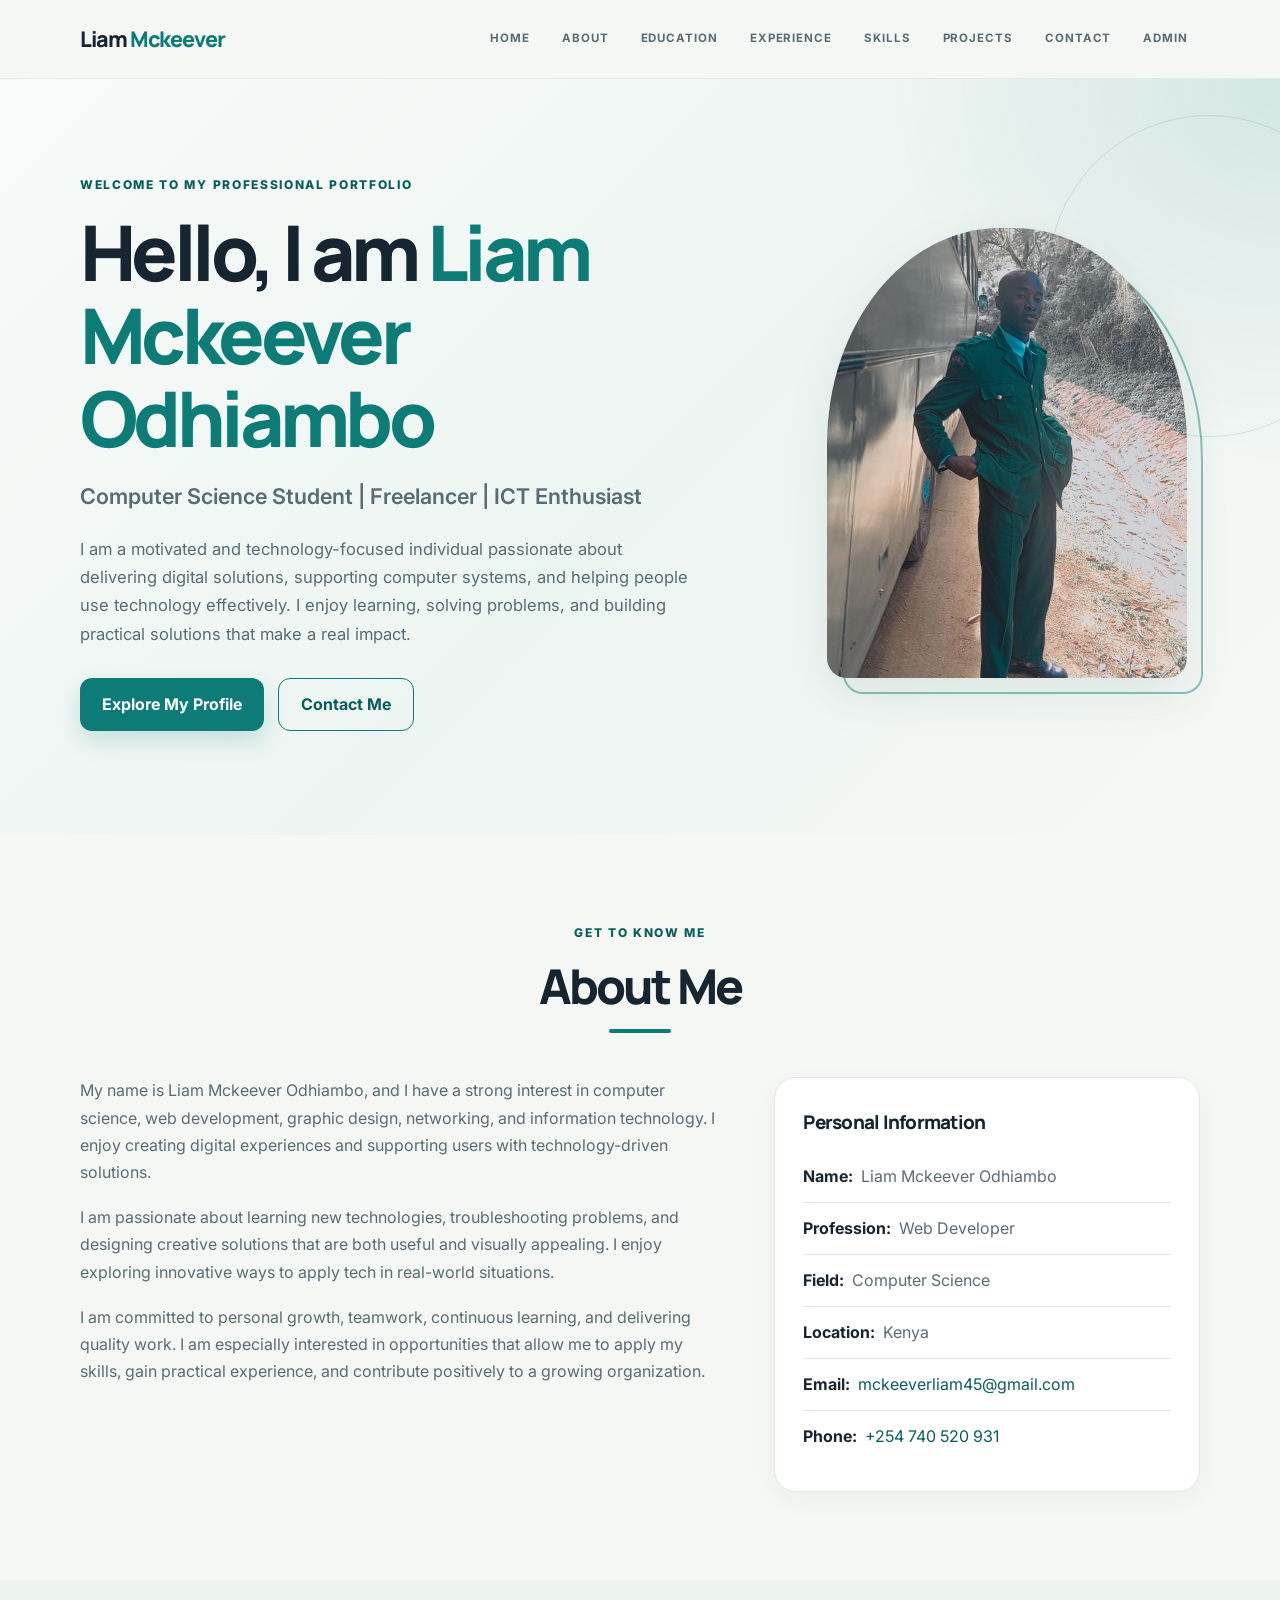
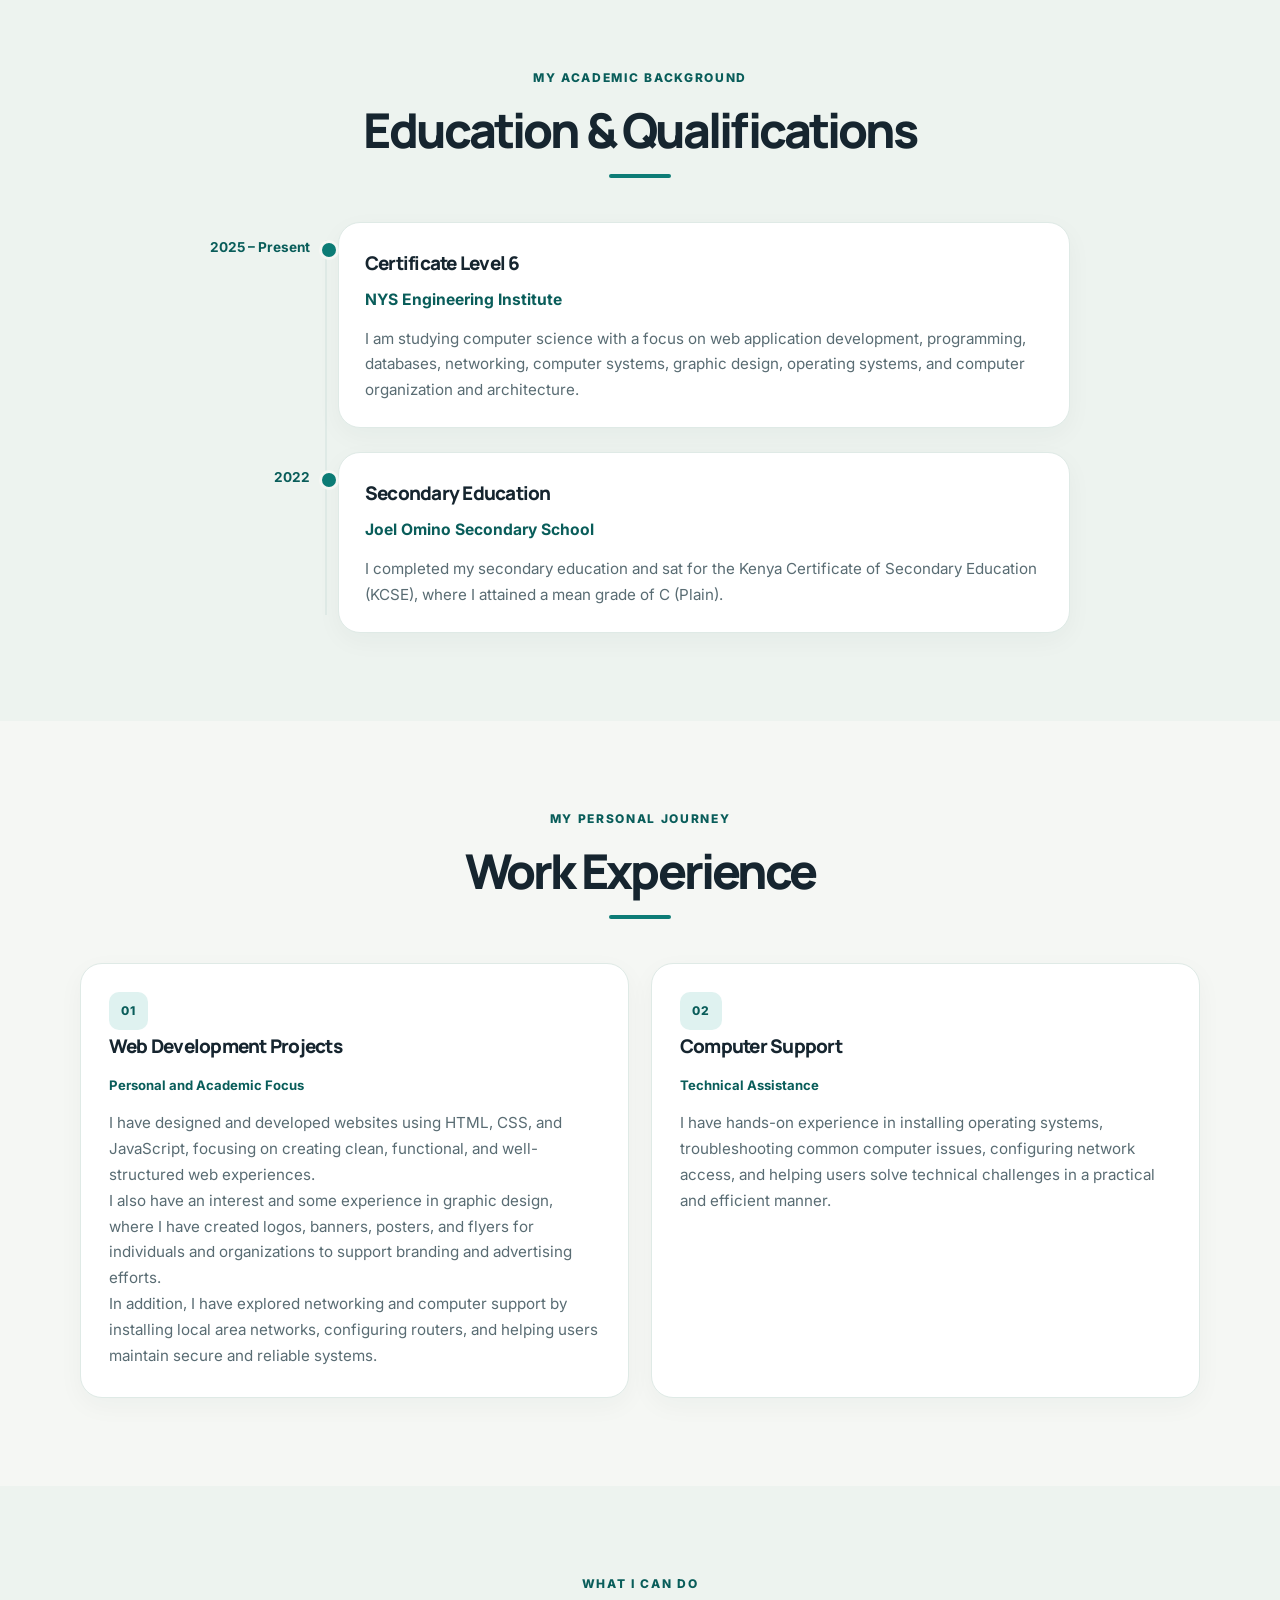
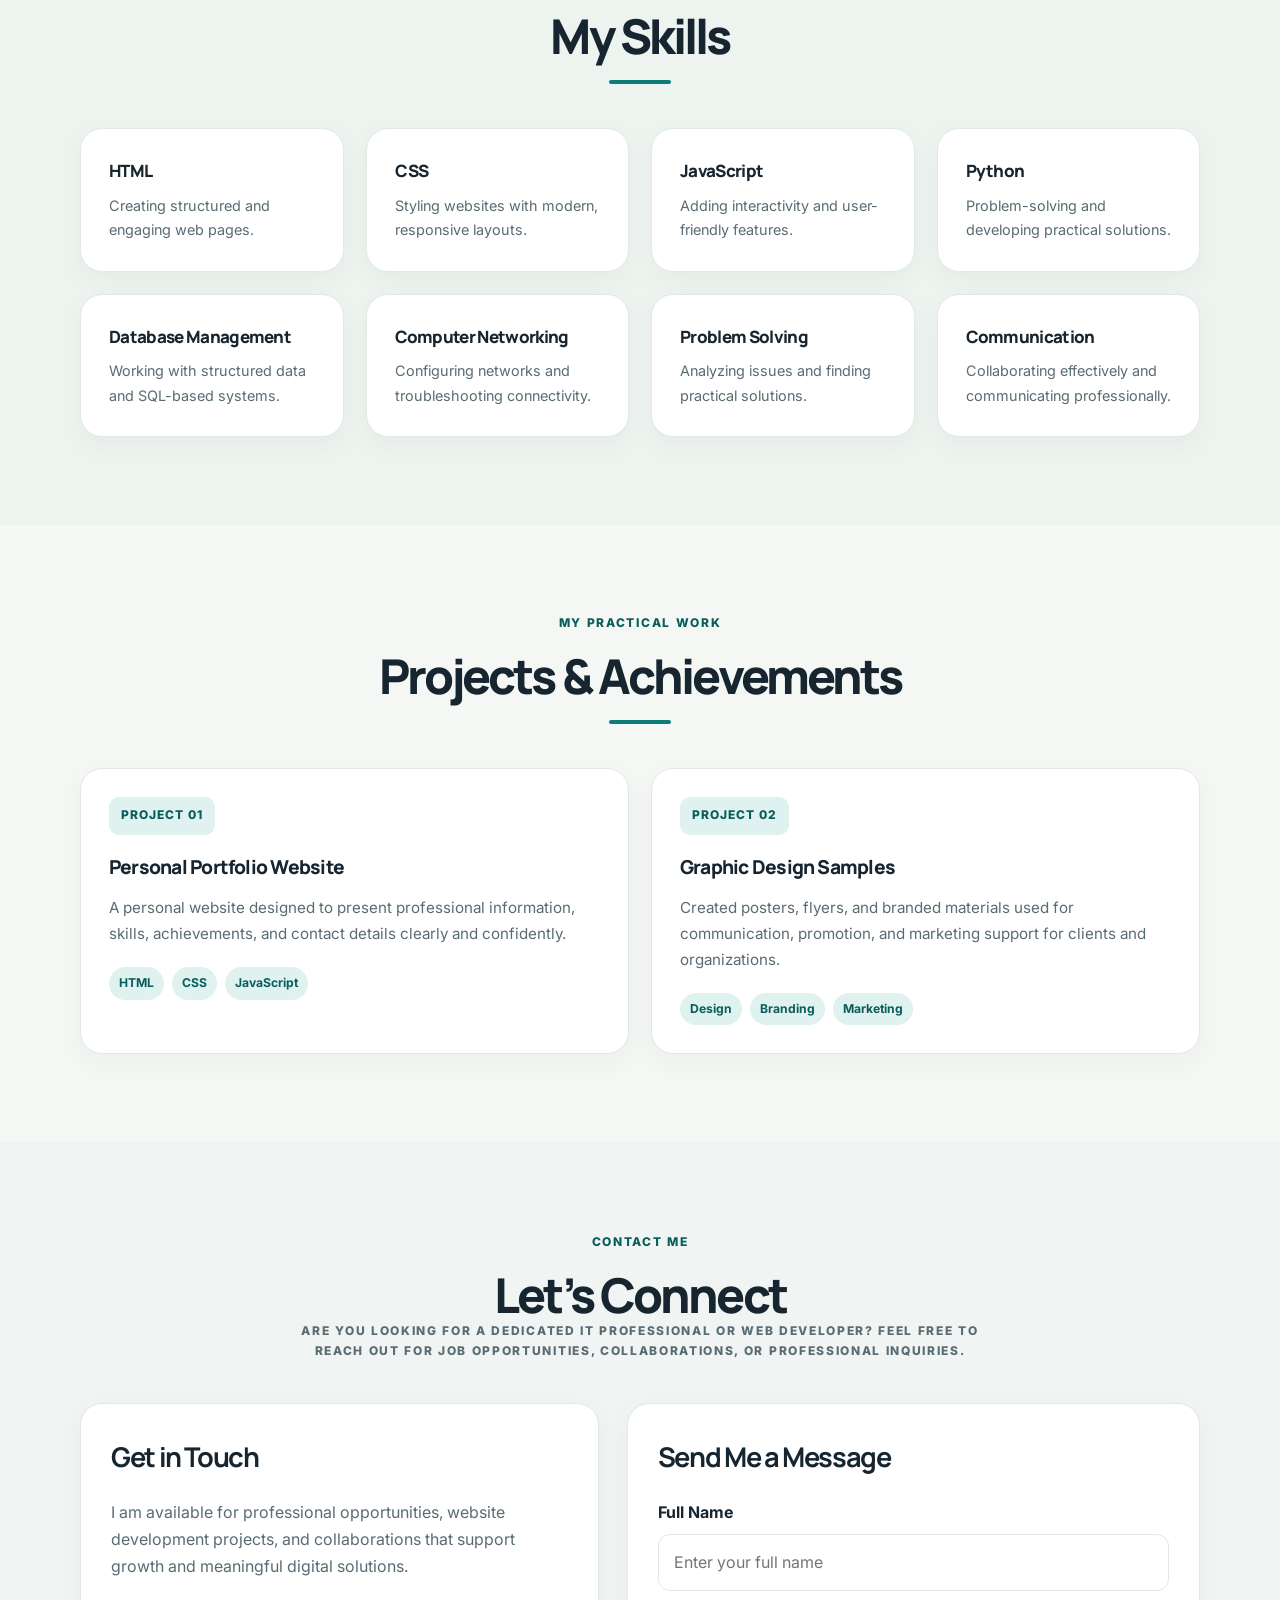
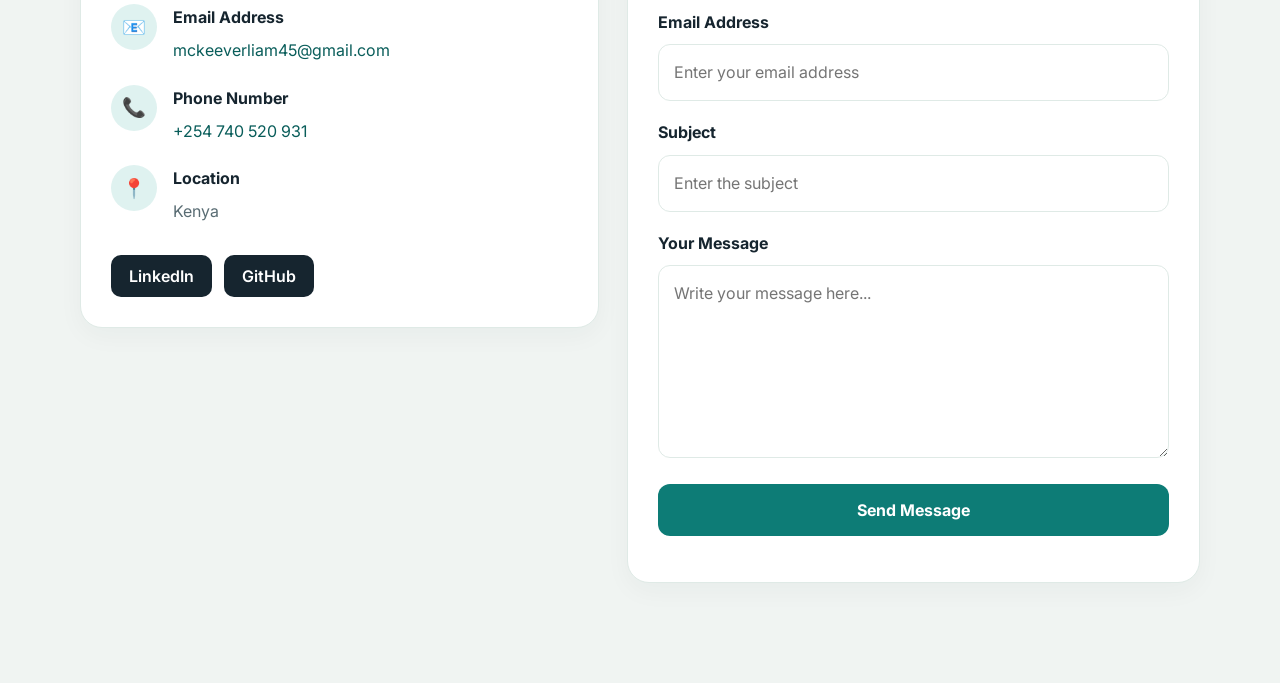
==== liamPortfoloo/index/index.html @ 17397f66 "Add files via upload" ====
<!DOCTYPE html>
<html lang="en">
  <head>
    <meta charset="UTF-8" />
    <meta name="viewport" content="width=device-width, initial-scale=1.0" />
    <meta
      name="description"
      content="Professional portfolio for Liam Mckeever Odhiambo, showcasing experience, education, skills, projects, and contact information."
    />
    <title>Liam Mckeever Odhiambo | Professional Portfolio</title>
    <link rel="preconnect" href="https://fonts.googleapis.com" />
    <link rel="preconnect" href="https://fonts.gstatic.com" crossorigin />
    <link href="https://fonts.googleapis.com/css2?family=Manrope:wght@400;500;600;700;800&family=Inter:wght@400;500;600;700;800&display=swap" rel="stylesheet" />
    <link rel="stylesheet" href="styles.css" />
  </head>
  <body>
    <header class="header">
      <div class="container nav-container">
        <a href="#home" class="logo">Liam <span>Mckeever</span></a>

        <nav aria-label="Main navigation">
          <ul class="nav-links">
            <li><a href="#home">Home</a></li>
            <li><a href="#about">About</a></li>
            <li><a href="#education">Education</a></li>
            <li><a href="#experience">Experience</a></li>
            <li><a href="#skills">Skills</a></li>
            <li><a href="#projects">Projects</a></li>
            <li><a href="#contact">Contact</a></li>
            <li><a href="admin.html">Admin</a></li>
          </ul>
        </nav>
      </div>
    </header>

    <main>
      <section id="home" class="hero">
        <div class="container hero-content">
          <div class="hero-text">
            <p class="eyebrow">Welcome to my professional portfolio</p>
            <h1>Hello, I am <span>Liam Mckeever Odhiambo</span></h1>
            <h2>Computer Science Student | Freelancer | ICT Enthusiast</h2>

            <p class="lead">
              I am a motivated and technology-focused individual passionate about
              delivering digital solutions, supporting computer systems, and helping
              people use technology effectively. I enjoy learning, solving problems,
              and building practical solutions that make a real impact.
            </p>

            <div class="hero-buttons">
              <a href="#about" class="btn btn-primary">Explore My Profile</a>
              <a href="#contact" class="btn btn-secondary">Contact Me</a>
            </div>
          </div>

          <div class="hero-image-wrap">
            <div class="hero-image">
              <img src="../images/professional.jpg" alt="Portrait of Liam Mckeever Odhiambo" />
            </div>
          </div>
        </div>
      </section>

      <section id="about" class="section">
        <div class="container">
          <div class="section-heading">
            <p class="eyebrow">Get to know me</p>
            <h2>About Me</h2>
            <div class="underline"></div>
          </div>

          <div class="about-content">
            <div class="about-text">
              <p>
                My name is Liam Mckeever Odhiambo, and I have a strong interest in
                computer science, web development, graphic design, networking, and
                information technology. I enjoy creating digital experiences and
                supporting users with technology-driven solutions.
              </p>

              <p>
                I am passionate about learning new technologies, troubleshooting
                problems, and designing creative solutions that are both useful and
                visually appealing. I enjoy exploring innovative ways to apply tech
                in real-world situations.
              </p>

              <p>
                I am committed to personal growth, teamwork, continuous learning,
                and delivering quality work. I am especially interested in
                opportunities that allow me to apply my skills, gain practical
                experience, and contribute positively to a growing organization.
              </p>
            </div>

            <div class="personal-details">
              <h3>Personal Information</h3>

              <p><strong>Name:</strong> Liam Mckeever Odhiambo</p>
              <p><strong>Profession:</strong> Web Developer</p>
              <p><strong>Field:</strong> Computer Science</p>
              <p><strong>Location:</strong> Kenya</p>
              <p>
                <strong>Email:</strong>
                <a href="mailto:mckeeverliam45@gmail.com">mckeeverliam45@gmail.com</a>
              </p>
              <p>
                <strong>Phone:</strong>
                <a href="tel:+254740520931">+254 740 520 931</a>
              </p>
            </div>
          </div>
        </div>
      </section>

      <section id="education" class="section section-alt">
        <div class="container">
          <div class="section-heading">
            <p class="eyebrow">My academic background</p>
            <h2>Education &amp; Qualifications</h2>
            <div class="underline"></div>
          </div>

          <div class="timeline">
            <div class="timeline-item">
              <div class="timeline-date">2025 – Present</div>

              <div class="timeline-content">
                <h3>Certificate Level 6</h3>
                <h4>NYS Engineering Institute</h4>
                <p>
                  I am studying computer science with a focus on web application
                  development, programming, databases, networking, computer systems,
                  graphic design, operating systems, and computer organization and
                  architecture.
                </p>
              </div>
            </div>

            <div class="timeline-item">
              <div class="timeline-date">2022</div>

              <div class="timeline-content">
                <h3>Secondary Education</h3>
                <h4>Joel Omino Secondary School</h4>
                <p>
                  I completed my secondary education and sat for the Kenya
                  Certificate of Secondary Education (KCSE), where I attained a mean
                  grade of C (Plain).
                </p>
              </div>
            </div>
          </div>
        </div>
      </section>

      <section id="experience" class="section">
        <div class="container">
          <div class="section-heading">
            <p class="eyebrow">My personal journey</p>
            <h2>Work Experience</h2>
            <div class="underline"></div>
          </div>

          <div class="experience-grid">
            <article class="card">
              <div class="card-icon">01</div>
              <h3>Web Development Projects</h3>
              <p class="date">Personal and Academic Focus</p>
              <p>
                I have designed and developed websites using HTML, CSS, and
                JavaScript, focusing on creating clean, functional, and well-structured
                web experiences.
              </p>
              <p>
                I also have an interest and some experience in graphic design, where I
                have created logos, banners, posters, and flyers for individuals and
                organizations to support branding and advertising efforts.
              </p>
              <p>
                In addition, I have explored networking and computer support by
                installing local area networks, configuring routers, and helping users
                maintain secure and reliable systems.
              </p>
            </article>

            <article class="card">
              <div class="card-icon">02</div>
              <h3>Computer Support</h3>
              <p class="date">Technical Assistance</p>
              <p>
                I have hands-on experience in installing operating systems,
                troubleshooting common computer issues, configuring network access,
                and helping users solve technical challenges in a practical and
                efficient manner.
              </p>
            </article>
          </div>
        </div>
      </section>

      <section id="skills" class="section section-alt">
        <div class="container">
          <div class="section-heading">
            <p class="eyebrow">What I can do</p>
            <h2>My Skills</h2>
            <div class="underline"></div>
          </div>

          <div class="skills-grid">
            <div class="skill-box">
              <h3>HTML</h3>
              <p>Creating structured and engaging web pages.</p>
            </div>

            <div class="skill-box">
              <h3>CSS</h3>
              <p>Styling websites with modern, responsive layouts.</p>
            </div>

            <div class="skill-box">
              <h3>JavaScript</h3>
              <p>Adding interactivity and user-friendly features.</p>
            </div>

            <div class="skill-box">
              <h3>Python</h3>
              <p>Problem-solving and developing practical solutions.</p>
            </div>

            <div class="skill-box">
              <h3>Database Management</h3>
              <p>Working with structured data and SQL-based systems.</p>
            </div>

            <div class="skill-box">
              <h3>Computer Networking</h3>
              <p>Configuring networks and troubleshooting connectivity.</p>
            </div>

            <div class="skill-box">
              <h3>Problem Solving</h3>
              <p>Analyzing issues and finding practical solutions.</p>
            </div>

            <div class="skill-box">
              <h3>Communication</h3>
              <p>Collaborating effectively and communicating professionally.</p>
            </div>
          </div>
        </div>
      </section>

      <section id="projects" class="section">
        <div class="container">
          <div class="section-heading">
            <p class="eyebrow">My practical work</p>
            <h2>Projects &amp; Achievements</h2>
            <div class="underline"></div>
          </div>

          <div class="projects-grid">
            <article class="project-card">
              <div class="project-number">Project 01</div>
              <h3>Personal Portfolio Website</h3>
              <p>
                A personal website designed to present professional information,
                skills, achievements, and contact details clearly and confidently.
              </p>
              <div class="tags">
                <span>HTML</span>
                <span>CSS</span>
                <span>JavaScript</span>
              </div>
            </article>

            <article class="project-card">
              <div class="project-number">Project 02</div>
              <h3>Graphic Design Samples</h3>
              <p>
                Created posters, flyers, and branded materials used for communication,
                promotion, and marketing support for clients and organizations.
              </p>
              <div class="tags">
                <span>Design</span>
                <span>Branding</span>
                <span>Marketing</span>
              </div>
            </article>
          </div>
        </div>
      </section>
    </main>

    <section id="contact" class="contact-section">
      <div class="container contact-container">
        <div class="section-heading contact-heading">
          <p class="eyebrow">Contact me</p>
          <h2>Let’s Connect</h2>
          <p>
            Are you looking for a dedicated IT professional or web developer? Feel
            free to reach out for job opportunities, collaborations, or professional
            inquiries.
          </p>
        </div>

        <div class="contact-content">
          <div class="contact-info">
            <h3>Get in Touch</h3>
            <p>
              I am available for professional opportunities, website development
              projects, and collaborations that support growth and meaningful
              digital solutions.
            </p>

            <div class="contact-item">
              <span class="contact-icon">📧</span>
              <div>
                <h4>Email Address</h4>
                <p>
                  <a href="mailto:mckeeverliam45@gmail.com">mckeeverliam45@gmail.com</a>
                </p>
              </div>
            </div>

            <div class="contact-item">
              <span class="contact-icon">📞</span>
              <div>
                <h4>Phone Number</h4>
                <p>
                  <a href="tel:+254740520931">+254 740 520 931</a>
                </p>
              </div>
            </div>

            <div class="contact-item">
              <span class="contact-icon">📍</span>
              <div>
                <h4>Location</h4>
                <p>Kenya</p>
              </div>
            </div>

            <div class="social-links">
              <a href="https://www.linkedin.com/" target="_blank" rel="noopener noreferrer">LinkedIn</a>
              <a href="https://github.com/" target="_blank" rel="noopener noreferrer">GitHub</a>
            </div>
          </div>

          <div class="contact-form-container">
            <h3>Send Me a Message</h3>

            <form id="contactForm">
              <div class="form-group">
                <label for="name">Full Name</label>
                <input type="text" id="name" name="name" placeholder="Enter your full name" required />
              </div>

              <div class="form-group">
                <label for="email">Email Address</label>
                <input type="email" id="email" name="email" placeholder="Enter your email address" required />
              </div>

              <div class="form-group">
                <label for="subject">Subject</label>
                <input type="text" id="subject" name="subject" placeholder="Enter the subject" required />
              </div>

              <div class="form-group">
                <label for="message">Your Message</label>
                <textarea id="message" name="message" rows="6" placeholder="Write your message here..." required></textarea>
              </div>

              <button type="submit" class="contact-btn">Send Message</button>
              <p id="formStatus" role="status" aria-live="polite"></p>
            </form>
          </div>
        </div>
      </div>
    </section>
  </body>
</html>
---- liamPortfoloo/index/styles.css ----
:root {
  --bg: #f5f7f4;
  --bg-soft: #eef4f0;
  --surface: #ffffff;
  --surface-strong: #eaf5f3;
  --text: #16252f;
  --muted: #596c73;
  --accent: #0d7c76;
  --accent-dark: #095d5a;
  --accent-soft: #dff2f0;
  --line: #dfeae6;
  --shadow: 0 18px 48px rgba(15, 55, 55, 0.09);
  --radius: 22px;
}

* {
  box-sizing: border-box;
}

html {
  scroll-behavior: smooth;
  scroll-padding-top: 96px;
}

body {
  margin: 0;
  background: var(--bg);
  color: var(--text);
  font-family: "Inter", Arial, sans-serif;
  line-height: 1.7;
  -webkit-font-smoothing: antialiased;
  text-rendering: optimizeLegibility;
}

img {
  display: block;
  max-width: 100%;
}

a {
  color: var(--accent-dark);
  text-decoration: none;
}

a:hover {
  color: var(--accent);
}

button,
input,
textarea {
  font: inherit;
}

.container {
  width: min(1120px, calc(100% - 48px));
  margin-inline: auto;
}

.header {
  position: sticky;
  top: 0;
  z-index: 20;
  background: rgba(245, 247, 244, 0.9);
  backdrop-filter: blur(12px);
  border-bottom: 1px solid rgba(223, 234, 230, 0.9);
}

.nav-container {
  min-height: 78px;
  display: flex;
  align-items: center;
  justify-content: space-between;
  gap: 24px;
}

.logo {
  color: var(--text);
  font-family: "Manrope", Arial, sans-serif;
  font-size: 1.35rem;
  font-weight: 800;
  letter-spacing: -0.05em;
}

.logo span {
  color: var(--accent);
}

.nav-links {
  display: flex;
  flex-wrap: wrap;
  justify-content: flex-end;
  gap: 8px;
  margin: 0;
  padding: 0;
  list-style: none;
}

.nav-links a {
  display: block;
  padding: 9px 12px;
  border-radius: 10px;
  color: var(--muted);
  font-size: 0.72rem;
  font-weight: 700;
  letter-spacing: 0.08em;
  text-transform: uppercase;
  transition: background-color 180ms ease, color 180ms ease, transform 180ms ease;
}

.nav-links a:hover,
.nav-links a:focus-visible {
  background: var(--accent-soft);
  color: var(--accent-dark);
  transform: translateY(-1px);
}

.hero {
  position: relative;
  overflow: hidden;
  padding: 96px 0 104px;
  background:
    radial-gradient(circle at top right, rgba(13, 124, 118, 0.12), transparent 26%),
    linear-gradient(135deg, #f7faf8 0%, #edf5f2 52%, #f5f8f5 100%);
}

.hero::before {
  content: "";
  position: absolute;
  right: -90px;
  top: 36px;
  width: 320px;
  height: 320px;
  border: 1px solid rgba(13, 124, 118, 0.15);
  border-radius: 50%;
}

.hero-content {
  position: relative;
  display: grid;
  grid-template-columns: minmax(0, 1.25fr) minmax(260px, 0.75fr);
  align-items: center;
  gap: clamp(40px, 7vw, 100px);
}

.hero-text {
  max-width: 680px;
}

.eyebrow,
.section-label,
.section-heading > p {
  margin: 0 0 16px;
  color: var(--accent-dark);
  font-size: 0.75rem;
  font-weight: 800;
  letter-spacing: 0.14em;
  text-transform: uppercase;
}

.hero h1,
.section-heading h2 {
  margin: 0;
  font-family: "Manrope", Arial, sans-serif;
  font-weight: 800;
  letter-spacing: -0.06em;
  line-height: 1.08;
}

.hero h1 {
  font-size: clamp(2.7rem, 6vw, 4.9rem);
  max-width: 700px;
}

.hero h1 span {
  color: var(--accent);
}

.hero h2 {
  margin: 18px 0 20px;
  color: var(--muted);
  font-size: clamp(1rem, 2vw, 1.35rem);
  font-weight: 600;
}

.lead {
  max-width: 620px;
  margin: 0;
  color: var(--muted);
  font-size: 1.04rem;
}

.hero-buttons {
  display: flex;
  flex-wrap: wrap;
  gap: 14px;
  margin-top: 30px;
}

.btn {
  display: inline-flex;
  align-items: center;
  justify-content: center;
  min-height: 50px;
  padding: 12px 22px;
  border-radius: 12px;
  font-weight: 700;
  transition: transform 180ms ease, box-shadow 180ms ease, background-color 180ms ease;
}

.btn:hover {
  transform: translateY(-2px);
}

.btn-primary {
  background: var(--accent);
  color: #fff;
  box-shadow: 0 10px 24px rgba(13, 124, 118, 0.18);
}

.btn-primary:hover {
  background: var(--accent-dark);
  color: #fff;
}

.btn-secondary {
  background: transparent;
  border: 1px solid var(--accent);
  color: var(--accent-dark);
}

.btn-secondary:hover {
  background: var(--accent-soft);
}

.hero-image-wrap {
  display: flex;
  justify-content: center;
}

.hero-image {
  position: relative;
  width: min(100%, 360px);
}

.hero-image::before {
  content: "";
  position: absolute;
  inset: 16px -16px -16px 16px;
  border: 2px solid rgba(13, 124, 118, 0.45);
  border-radius: 48% 48% 20px 20px;
}

.hero-image img {
  position: relative;
  z-index: 1;
  width: 100%;
  aspect-ratio: 4 / 5;
  border-radius: 48% 48% 20px 20px;
  object-fit: cover;
  background: #dfece8;
  box-shadow: var(--shadow);
}

.section {
  padding: 88px 0;
}

.section-alt {
  background: #edf3ef;
}

.section-heading {
  max-width: 720px;
  margin: 0 auto 44px;
  text-align: center;
}

.section-heading h2 {
  font-size: clamp(2rem, 4vw, 3rem);
}

.underline {
  width: 62px;
  height: 4px;
  margin: 18px auto 0;
  border-radius: 999px;
  background: var(--accent);
}

.about-content {
  display: grid;
  grid-template-columns: minmax(0, 1.2fr) minmax(260px, 0.8fr);
  gap: 56px;
  align-items: start;
}

.about-text p {
  margin: 0 0 18px;
  color: var(--muted);
}

.personal-details,
.card,
.skill-box,
.project-card,
.timeline-content {
  background: var(--surface);
  border: 1px solid var(--line);
  border-radius: var(--radius);
  box-shadow: 0 8px 26px rgba(15, 55, 55, 0.04);
}

.personal-details {
  padding: 28px;
}

.personal-details h3,
.card h3,
.skill-box h3,
.project-card h3,
.timeline-content h3 {
  margin: 0 0 12px;
  color: var(--text);
  font-family: "Manrope", Arial, sans-serif;
  font-size: 1.18rem;
  font-weight: 800;
  letter-spacing: -0.04em;
}

.personal-details p {
  display: flex;
  flex-wrap: wrap;
  gap: 8px;
  margin: 0;
  padding: 12px 0;
  border-bottom: 1px solid var(--line);
  color: var(--muted);
}

.personal-details p:last-child {
  border-bottom: 0;
}

.personal-details strong {
  color: var(--text);
}

.timeline {
  position: relative;
  display: grid;
  gap: 24px;
  max-width: 860px;
  margin-inline: auto;
}

.timeline::before {
  content: "";
  position: absolute;
  top: 18px;
  bottom: 18px;
  left: 115px;
  width: 2px;
  background: var(--line);
}

.timeline-item {
  position: relative;
  display: grid;
  grid-template-columns: 100px minmax(0, 1fr);
  gap: 28px;
  align-items: start;
}

.timeline-item::before {
  content: "";
  position: absolute;
  top: 18px;
  left: 109px;
  width: 14px;
  height: 14px;
  border: 3px solid var(--bg);
  border-radius: 50%;
  background: var(--accent);
}

.timeline-date {
  padding-top: 14px;
  color: var(--accent-dark);
  font-size: 0.85rem;
  font-weight: 700;
  text-align: right;
}

.timeline-content {
  padding: 24px 26px;
}

.timeline-content h4 {
  margin: -4px 0 12px;
  color: var(--accent-dark);
  font-size: 0.98rem;
  font-weight: 700;
}

.timeline-content p,
.card > p:not(.date),
.project-card > p {
  margin: 0;
  color: var(--muted);
  font-size: 0.95rem;
}

.experience-grid,
.skills-grid,
.projects-grid {
  display: grid;
  grid-template-columns: repeat(2, minmax(0, 1fr));
  gap: 22px;
}

.card,
.project-card,
.skill-box {
  padding: 28px;
  transition: transform 180ms ease, box-shadow 180ms ease;
}

.card:hover,
.skill-box:hover,
.project-card:hover {
  transform: translateY(-4px);
  box-shadow: var(--shadow);
}

.card-icon,
.project-number {
  display: inline-flex;
  min-height: 38px;
  align-items: center;
  padding: 6px 12px;
  border-radius: 10px;
  background: var(--accent-soft);
  color: var(--accent-dark);
  font-size: 0.75rem;
  font-weight: 800;
  letter-spacing: 0.08em;
  text-transform: uppercase;
}

.card .date {
  margin: 12px 0 14px;
  color: var(--accent-dark);
  font-size: 0.82rem;
  font-weight: 700;
}

.card p + p {
  margin-top: 16px;
}

.skills-grid {
  grid-template-columns: repeat(4, minmax(0, 1fr));
}

.skill-box h3 {
  margin-bottom: 8px;
  font-size: 1.06rem;
}

.skill-box p {
  margin: 0;
  color: var(--muted);
  font-size: 0.9rem;
}

.project-card h3 {
  margin-top: 16px;
  font-size: 1.2rem;
}

.tags {
  display: flex;
  flex-wrap: wrap;
  gap: 8px;
  margin-top: 20px;
}

.tags span {
  display: inline-flex;
  align-items: center;
  padding: 6px 10px;
  border-radius: 999px;
  background: var(--accent-soft);
  color: var(--accent-dark);
  font-size: 0.76rem;
  font-weight: 700;
}

.contact-section {
  padding: 90px 0 100px;
  background: #f0f4f2;
}

.contact-heading {
  margin-bottom: 42px;
}

.contact-heading p:last-child {
  max-width: 700px;
  margin: 0 auto;
  color: var(--muted);
}

.contact-content {
  display: grid;
  grid-template-columns: minmax(0, 0.95fr) minmax(0, 1.05fr);
  gap: 28px;
  align-items: start;
}

.contact-info,
.contact-form-container {
  background: var(--surface);
  border: 1px solid var(--line);
  border-radius: var(--radius);
  padding: 30px;
  box-shadow: 0 8px 26px rgba(15, 55, 55, 0.04);
}

.contact-info h3,
.contact-form-container h3 {
  margin: 0 0 18px;
  font-family: "Manrope", Arial, sans-serif;
  font-size: 1.7rem;
  letter-spacing: -0.05em;
}

.contact-info > p {
  margin: 0 0 24px;
  color: var(--muted);
}

.contact-item {
  display: flex;
  align-items: flex-start;
  gap: 16px;
  margin-bottom: 20px;
}

.contact-icon {
  display: inline-flex;
  align-items: center;
  justify-content: center;
  width: 46px;
  height: 46px;
  background: var(--accent-soft);
  border-radius: 50%;
  font-size: 1.2rem;
  flex-shrink: 0;
}

.contact-item h4 {
  margin: 0 0 6px;
  color: var(--text);
}

.contact-item p {
  margin: 0;
  color: var(--muted);
  overflow-wrap: anywhere;
}

.social-links {
  display: flex;
  flex-wrap: wrap;
  gap: 12px;
  margin-top: 30px;
}

.social-links a {
  display: inline-flex;
  align-items: center;
  justify-content: center;
  min-height: 42px;
  padding: 0 18px;
  border-radius: 10px;
  background: var(--text);
  color: #fff;
  font-weight: 600;
  transition: transform 180ms ease, background-color 180ms ease;
}

.social-links a:hover {
  background: var(--accent-dark);
  color: #fff;
  transform: translateY(-2px);
}

.form-group {
  margin-bottom: 18px;
}

.form-group label {
  display: block;
  margin-bottom: 8px;
  color: var(--text);
  font-weight: 700;
}

.form-group input,
.form-group textarea {
  width: 100%;
  padding: 14px 15px;
  border: 1px solid var(--line);
  border-radius: 12px;
  background: #fff;
  color: var(--text);
  transition: border-color 180ms ease, box-shadow 180ms ease;
}

.form-group input:focus,
.form-group textarea:focus {
  outline: none;
  border-color: rgba(13, 124, 118, 0.8);
  box-shadow: 0 0 0 4px rgba(13, 124, 118, 0.12);
}

.form-group textarea {
  min-height: 150px;
  resize: vertical;
}

.contact-btn {
  width: 100%;
  min-height: 52px;
  border: none;
  border-radius: 12px;
  background: var(--accent);
  color: #fff;
  font-weight: 700;
  cursor: pointer;
  transition: background-color 180ms ease, transform 180ms ease;
}

.contact-btn:hover {
  background: var(--accent-dark);
  transform: translateY(-1px);
}

#formStatus {
  margin: 16px 0 0;
  color: var(--muted);
}

@media (max-width: 900px) {
  .nav-container {
    align-items: flex-start;
    flex-direction: column;
    justify-content: center;
    padding: 14px 0;
  }

  .hero-content,
  .about-content,
  .contact-content,
  .experience-grid,
  .projects-grid {
    grid-template-columns: 1fr;
  }

  .skills-grid {
    grid-template-columns: repeat(2, minmax(0, 1fr));
  }
}

@media (max-width: 640px) {
  .container {
    width: min(100% - 32px, 520px);
  }

  .nav-links {
    gap: 4px;
  }

  .nav-links a {
    padding: 7px 8px;
    font-size: 0.65rem;
  }

  .hero {
    padding: 72px 0 82px;
  }

  .hero-image {
    width: min(72%, 280px);
  }

  .section {
    padding: 70px 0;
  }

  .section-heading {
    margin-bottom: 32px;
  }

  .timeline {
    gap: 18px;
  }

  .timeline::before {
    left: 10px;
  }

  .timeline-item {
    grid-template-columns: 1fr;
    gap: 8px;
    padding-left: 30px;
  }

  .timeline-item::before {
    left: 4px;
  }

  .timeline-date {
    padding-top: 0;
    text-align: left;
  }

  .skills-grid {
    grid-template-columns: 1fr;
  }

  .card,
  .project-card,
  .skill-box,
  .contact-info,
  .contact-form-container,
  .personal-details,
  .timeline-content {
    padding: 22px;
  }
}

.admin-body {
  background: #edf3f1;
  color: #13242c;
}

.admin-shell {
  display: grid;
  grid-template-columns: 260px minmax(0, 1fr);
  min-height: 100vh;
}

.admin-sidebar {
  background: #101f2b;
  color: #eef7f5;
  padding: 28px 22px;
}

.admin-brand {
  display: flex;
  align-items: center;
  gap: 14px;
  margin-bottom: 30px;
}

.brand-mark {
  display: grid;
  place-items: center;
  width: 48px;
  height: 48px;
  border-radius: 14px;
  background: linear-gradient(135deg, #0d7c76, #0b5d5a);
  color: #fff;
  font-weight: 800;
}

.admin-brand h3 {
  margin: 0;
  font-size: 1.02rem;
}

.admin-brand p,
.mini-label {
  margin: 4px 0 0;
  color: #9db3b5;
  font-size: 0.72rem;
  letter-spacing: 0.08em;
  text-transform: uppercase;
}

.admin-nav {
  display: grid;
  gap: 8px;
  margin-bottom: 26px;
}

.admin-nav a {
  display: block;
  padding: 12px 14px;
  border-radius: 12px;
  color: #dfeae9;
  font-weight: 600;
  transition: background 180ms ease, transform 180ms ease;
}

.admin-nav a.active,
.admin-nav a:hover {
  background: rgba(13, 124, 118, 0.18);
  color: #fff;
  transform: translateX(2px);
}

.admin-card {
  padding: 18px 16px;
  border-radius: 16px;
  background: rgba(255, 255, 255, 0.04);
  border: 1px solid rgba(255, 255, 255, 0.08);
}

.admin-card strong {
  display: block;
  margin-top: 8px;
  font-size: 1.15rem;
}

.admin-card span {
  display: block;
  margin-top: 6px;
  color: #b6c6c8;
  font-size: 0.8rem;
}

.admin-main {
  padding: 32px;
}

.admin-topbar {
  display: flex;
  align-items: center;
  justify-content: space-between;
  gap: 20px;
  margin-bottom: 28px;
}

.admin-topbar h1 {
  margin: 0;
  font-size: clamp(2rem, 3vw, 2.5rem);
  letter-spacing: -0.06em;
}

.topbar-actions {
  display: flex;
  align-items: center;
  gap: 12px;
}

.primary-btn,
.ghost-btn {
  display: inline-flex;
  align-items: center;
  justify-content: center;
  min-height: 42px;
  padding: 0 16px;
  border-radius: 10px;
  border: none;
  cursor: pointer;
  font-weight: 700;
  transition: transform 170ms ease, opacity 170ms ease;
}

.primary-btn {
  background: #0d7c76;
  color: #fff;
}

.ghost-btn {
  background: #e3efed;
  color: #0d5c5a;
}

.primary-btn:hover,
.ghost-btn:hover {
  transform: translateY(-1px);
}

.small {
  min-height: 34px;
  font-size: 0.8rem;
}

.stats-grid {
  display: grid;
  grid-template-columns: repeat(4, minmax(0, 1fr));
  gap: 18px;
  margin-bottom: 24px;
}

.summary-card,
.panel {
  background: #fff;
  border: 1px solid #e4ece8;
  border-radius: 20px;
  box-shadow: 0 10px 24px rgba(15, 55, 55, 0.04);
}

.summary-card {
  padding: 22px 20px;
}

.summary-card p {
  margin: 0 0 8px;
  color: #5f7278;
  font-size: 0.8rem;
  text-transform: uppercase;
  letter-spacing: 0.08em;
}

.summary-card h3 {
  margin: 0;
  font-size: clamp(1.8rem, 3vw, 2.2rem);
  letter-spacing: -0.06em;
}

.summary-card span {
  display: inline-block;
  margin-top: 10px;
  font-size: 0.8rem;
  font-weight: 600;
}

.positive { color: #0a8a5b; }
.neutral { color: #485d66; }

.dashboard-grid,
.lower-grid {
  display: grid;
  grid-template-columns: minmax(0, 1.7fr) minmax(240px, 0.9fr);
  gap: 20px;
  margin-bottom: 20px;
}

.panel {
  padding: 22px 20px;
}

.panel-header {
  display: flex;
  align-items: center;
  justify-content: space-between;
  gap: 12px;
  margin-bottom: 16px;
}

.panel-header h2 {
  margin: 0;
  font-size: 1.15rem;
}

.table-wrap {
  overflow-x: auto;
}

table {
  width: 100%;
  border-collapse: collapse;
}

th,
td {
  padding: 14px 10px;
  border-bottom: 1px solid #edf1ee;
  text-align: left;
  font-size: 0.92rem;
}

th {
  color: #526a72;
  font-size: 0.76rem;
  letter-spacing: 0.08em;
  text-transform: uppercase;
}

.status {
  display: inline-flex;
  align-items: center;
  justify-content: center;
  min-width: 74px;
  padding: 6px 9px;
  border-radius: 999px;
  font-size: 0.72rem;
  font-weight: 700;
}

.status-new { background: #eafaf2; color: #117a4c; }
.status-replied { background: #edf5ff; color: #1e5ea8; }
.status-review { background: #fff2dd; color: #a66e00; }

.action-list,
.task-list {
  margin: 0;
  padding: 0;
  list-style: none;
}

.action-list {
  display: grid;
  gap: 12px;
}

.action-list a,
.task-list li {
  display: flex;
  align-items: center;
  gap: 10px;
  padding: 12px 10px;
  border-radius: 12px;
  background: #f4f8f7;
  color: #18313e;
  font-weight: 600;
}

.progress-list {
  display: grid;
  gap: 18px;
}

.progress-item {
  display: grid;
  gap: 8px;
}

.label-row {
  display: flex;
  align-items: center;
  justify-content: space-between;
  gap: 12px;
  color: #1b2f39;
  font-weight: 600;
}

.progress-bar {
  width: 100%;
  height: 10px;
  background: #edf3f1;
  border-radius: 999px;
  overflow: hidden;
}

.progress-bar span {
  display: block;
  height: 100%;
  border-radius: inherit;
  background: linear-gradient(90deg, #0d7c76, #5db5ad);
}

.task-list {
  display: grid;
  gap: 12px;
}

.dot {
  width: 10px;
  height: 10px;
  border-radius: 50%;
  display: inline-block;
}

.dot.green { background: #2ca86c; }
.dot.orange { background: #d89a2d; }
.dot.blue { background: #3e7de0; }
.dot.purple { background: #7a5fe7; }

@media (max-width: 980px) {
  .admin-shell {
    grid-template-columns: 1fr;
  }

  .admin-sidebar {
    padding-bottom: 18px;
  }

  .admin-nav {
    grid-template-columns: repeat(2, minmax(140px, 1fr));
  }

  .stats-grid {
    grid-template-columns: repeat(2, minmax(0, 1fr));
  }

  .dashboard-grid,
  .lower-grid {
    grid-template-columns: 1fr;
  }
}

@media (max-width: 560px) {
  .admin-main {
    padding: 20px 16px 32px;
  }

  .admin-topbar {
    flex-direction: column;
    align-items: flex-start;
  }

  .topbar-actions {
    width: 100%;
    justify-content: space-between;
  }

  .stats-grid {
    grid-template-columns: 1fr;
  }

  .admin-nav {
    grid-template-columns: 1fr;
  }
}
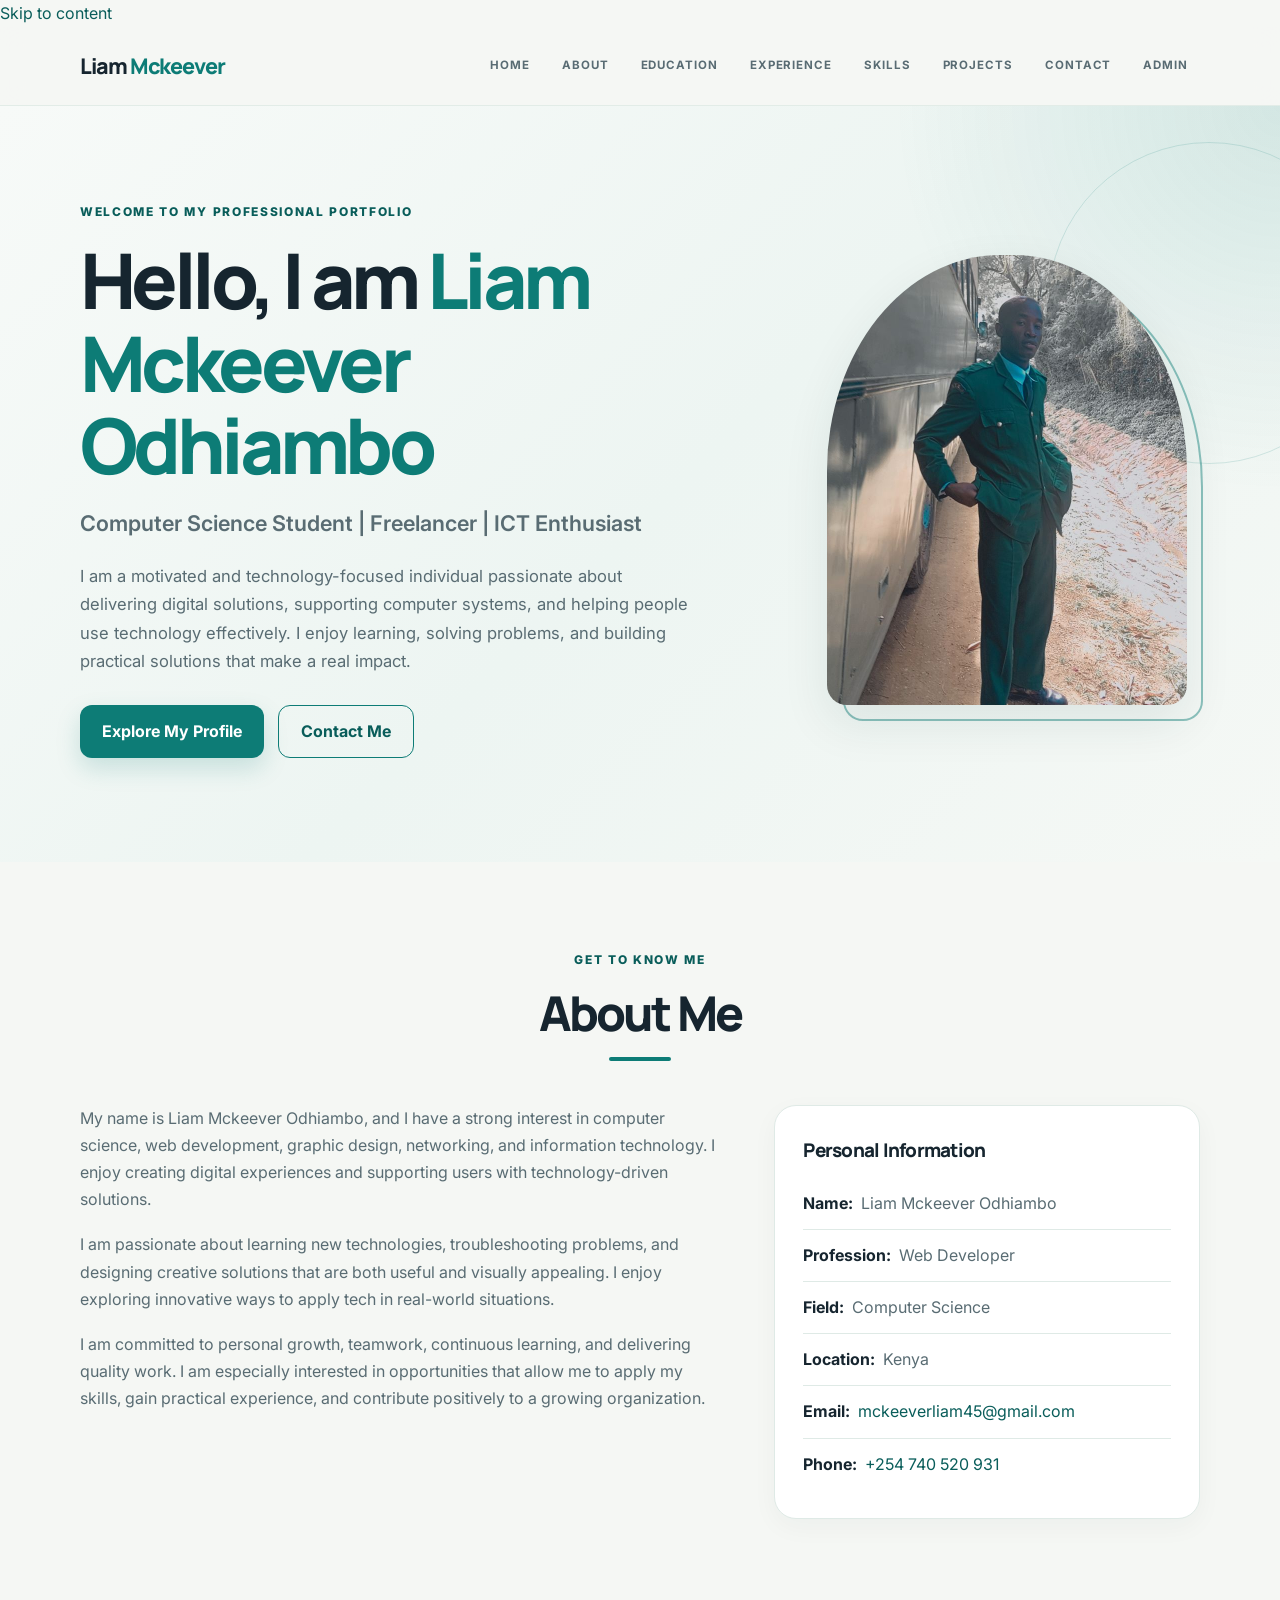
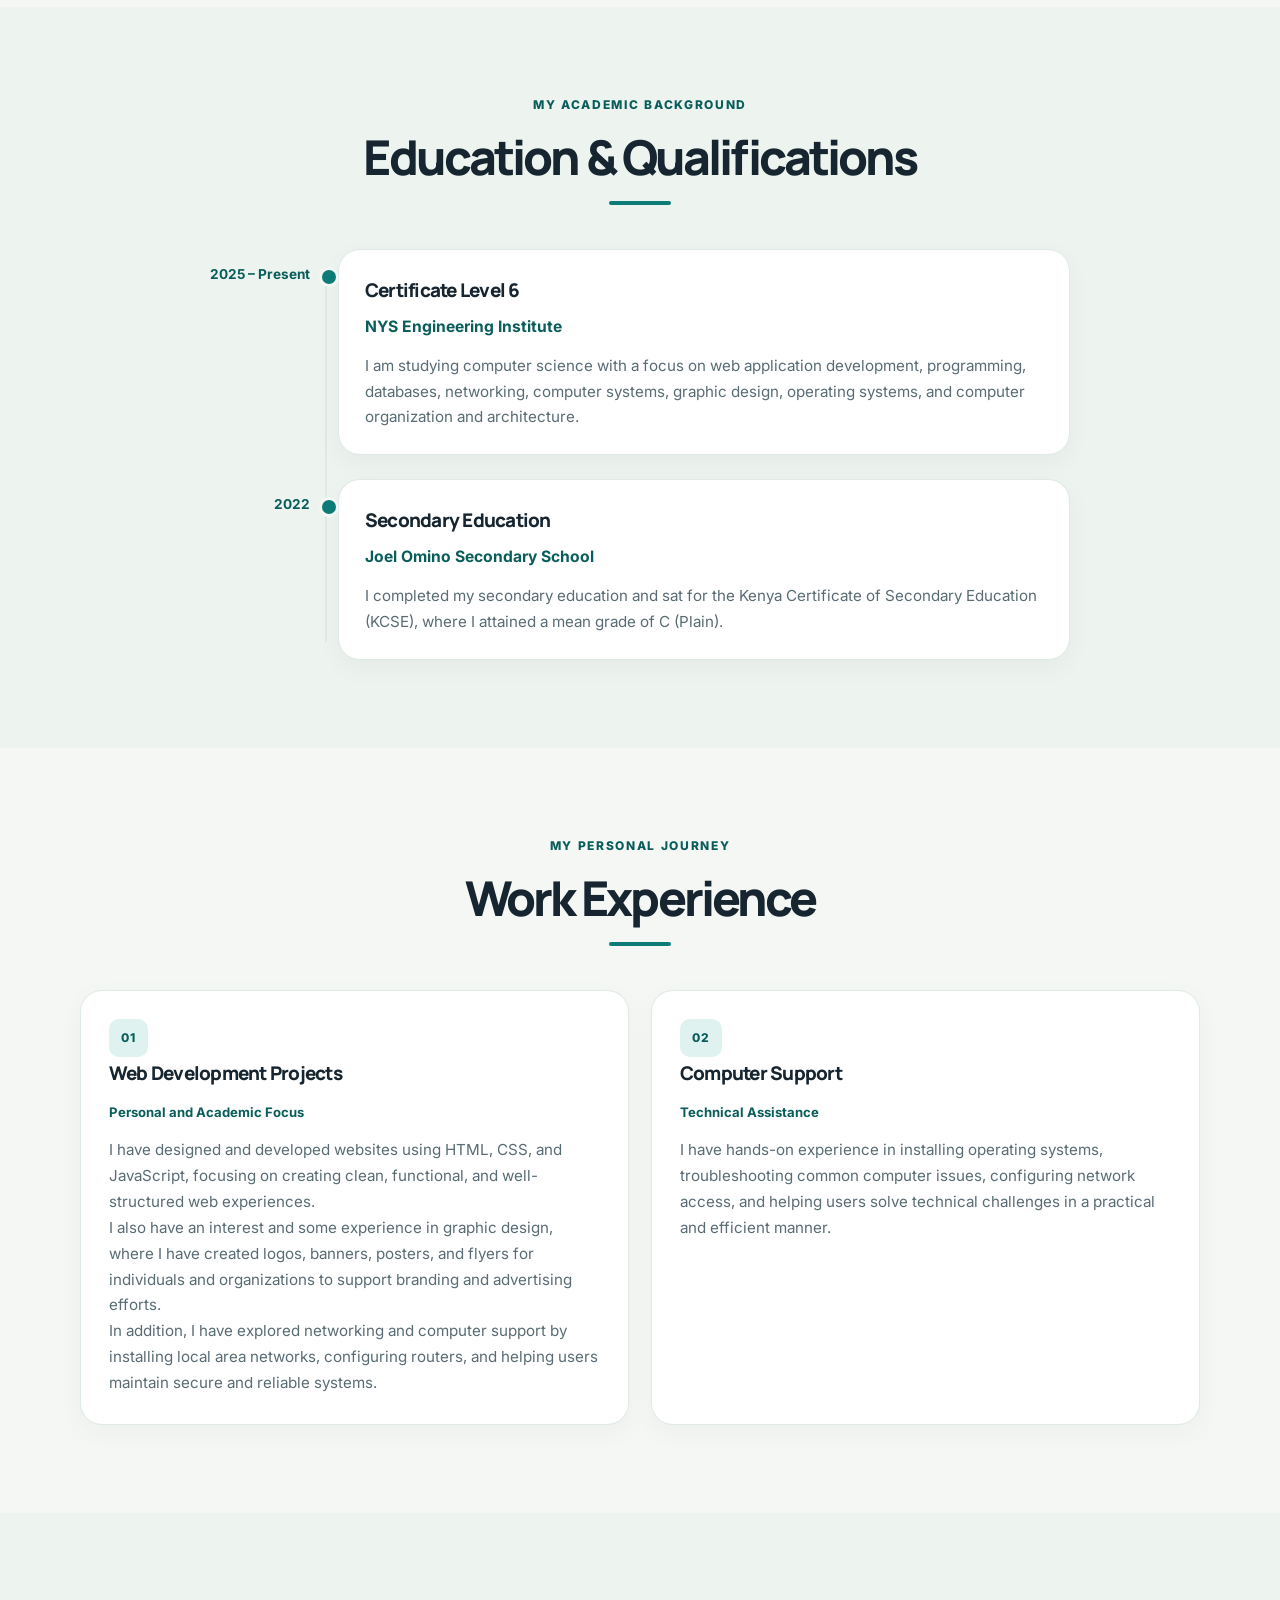
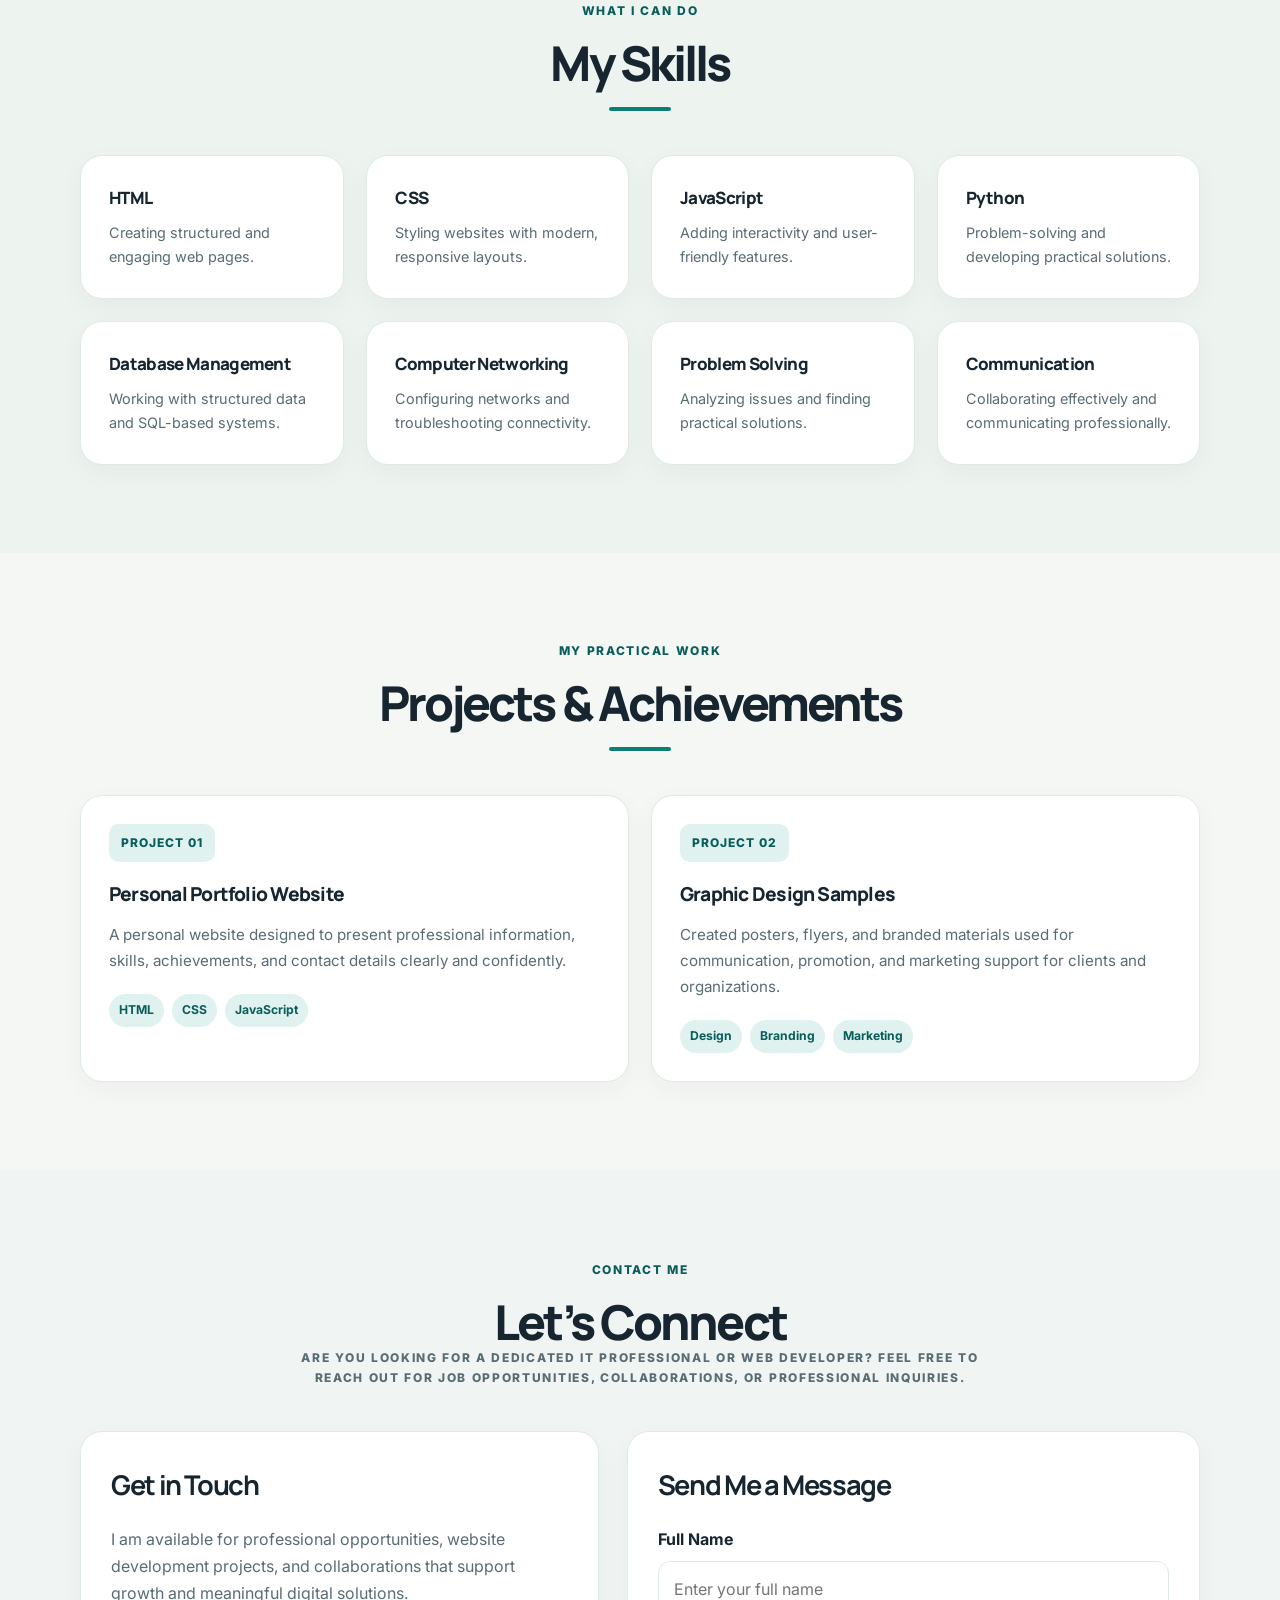
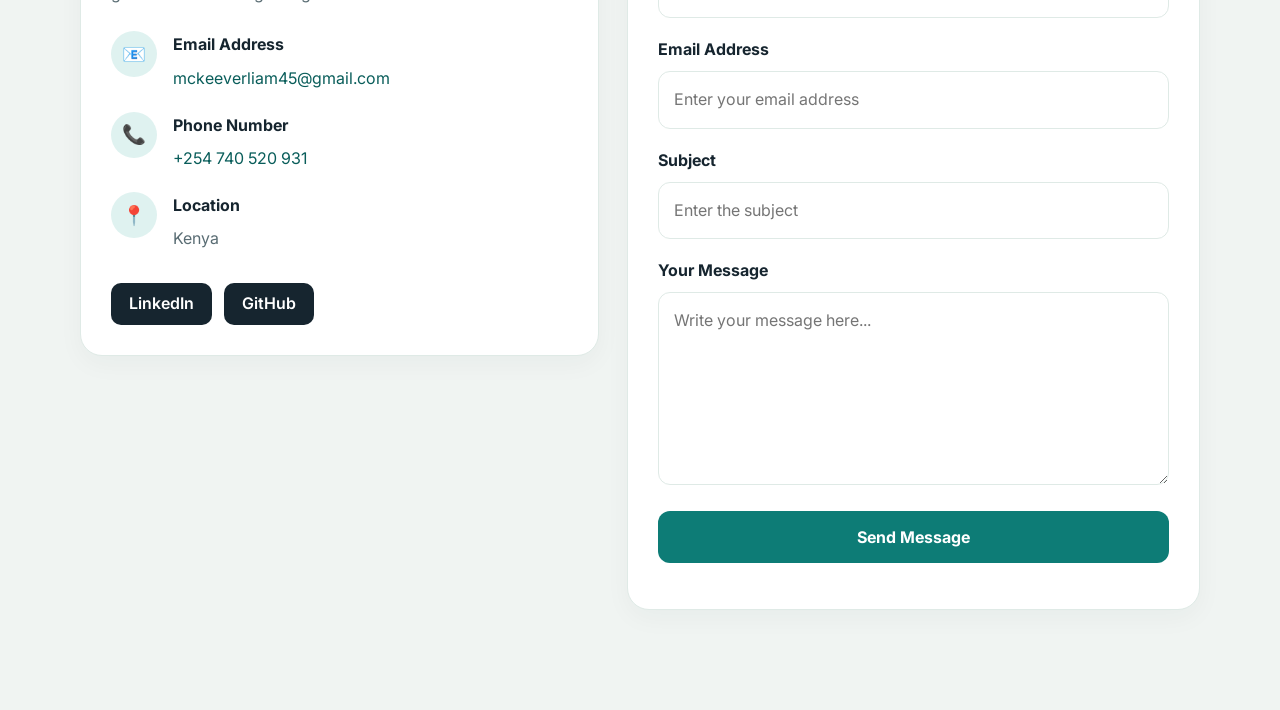
==== commit 05615ff3: "Refresh portfolio page with deployment-ready enhancements" ====
--- a/liamPortfoloo/index/index.html
+++ b/liamPortfoloo/index/index.html
@@ -3,6 +3,7 @@
   <head>
     <meta charset="UTF-8" />
     <meta name="viewport" content="width=device-width, initial-scale=1.0" />
+    <meta name="theme-color" content="#13212b" />
     <meta
       name="description"
       content="Professional portfolio for Liam Mckeever Odhiambo, showcasing experience, education, skills, projects, and contact information."
@@ -12,8 +13,11 @@
     <link rel="preconnect" href="https://fonts.gstatic.com" crossorigin />
     <link href="https://fonts.googleapis.com/css2?family=Manrope:wght@400;500;600;700;800&family=Inter:wght@400;500;600;700;800&display=swap" rel="stylesheet" />
     <link rel="stylesheet" href="styles.css" />
+    <link rel="stylesheet" href="enhancements.css" />
+    <script src="portfolio.js" defer></script>
   </head>
   <body>
+    <a class="skip-link" href="#home">Skip to content</a>
     <header class="header">
       <div class="container nav-container">
         <a href="#home" class="logo">Liam <span>Mckeever</span></a>
@@ -315,7 +319,7 @@
             </p>
 
             <div class="contact-item">
-              <span class="contact-icon">📧</span>
+              <span class="contact-icon" aria-hidden="true">📧</span>
               <div>
                 <h4>Email Address</h4>
                 <p>
@@ -325,7 +329,7 @@
             </div>
 
             <div class="contact-item">
-              <span class="contact-icon">📞</span>
+              <span class="contact-icon" aria-hidden="true">📞</span>
               <div>
                 <h4>Phone Number</h4>
                 <p>
@@ -335,7 +339,7 @@
             </div>
 
             <div class="contact-item">
-              <span class="contact-icon">📍</span>
+              <span class="contact-icon" aria-hidden="true">📍</span>
               <div>
                 <h4>Location</h4>
                 <p>Kenya</p>
@@ -354,24 +358,26 @@
             <form id="contactForm">
               <div class="form-group">
                 <label for="name">Full Name</label>
-                <input type="text" id="name" name="name" placeholder="Enter your full name" required />
+                <input type="text" id="name" name="name" placeholder="Enter your full name" autocomplete="name" maxlength="100" required />
               </div>
 
               <div class="form-group">
                 <label for="email">Email Address</label>
-                <input type="email" id="email" name="email" placeholder="Enter your email address" required />
+                <input type="email" id="email" name="email" placeholder="Enter your email address" autocomplete="email" maxlength="254" required />
               </div>
 
               <div class="form-group">
                 <label for="subject">Subject</label>
-                <input type="text" id="subject" name="subject" placeholder="Enter the subject" required />
+                <input type="text" id="subject" name="subject" placeholder="Enter the subject" maxlength="150" required />
               </div>
 
               <div class="form-group">
                 <label for="message">Your Message</label>
-                <textarea id="message" name="message" rows="6" placeholder="Write your message here..." required></textarea>
-              </div>
-
+                <textarea id="message" name="message" rows="6" maxlength="5000" placeholder="Write your message here..." required></textarea>
+              </div>
+
+              <input type="text" name="_honey" tabindex="-1" autocomplete="off" aria-hidden="true" style="position:absolute;left:-10000px;width:1px;height:1px" />
+              <input type="hidden" name="_subject" value="New portfolio contact message" />
               <button type="submit" class="contact-btn">Send Message</button>
               <p id="formStatus" role="status" aria-live="polite"></p>
             </form>
@@ -380,4 +386,4 @@
       </div>
     </section>
   </body>
-</html>+</html>
